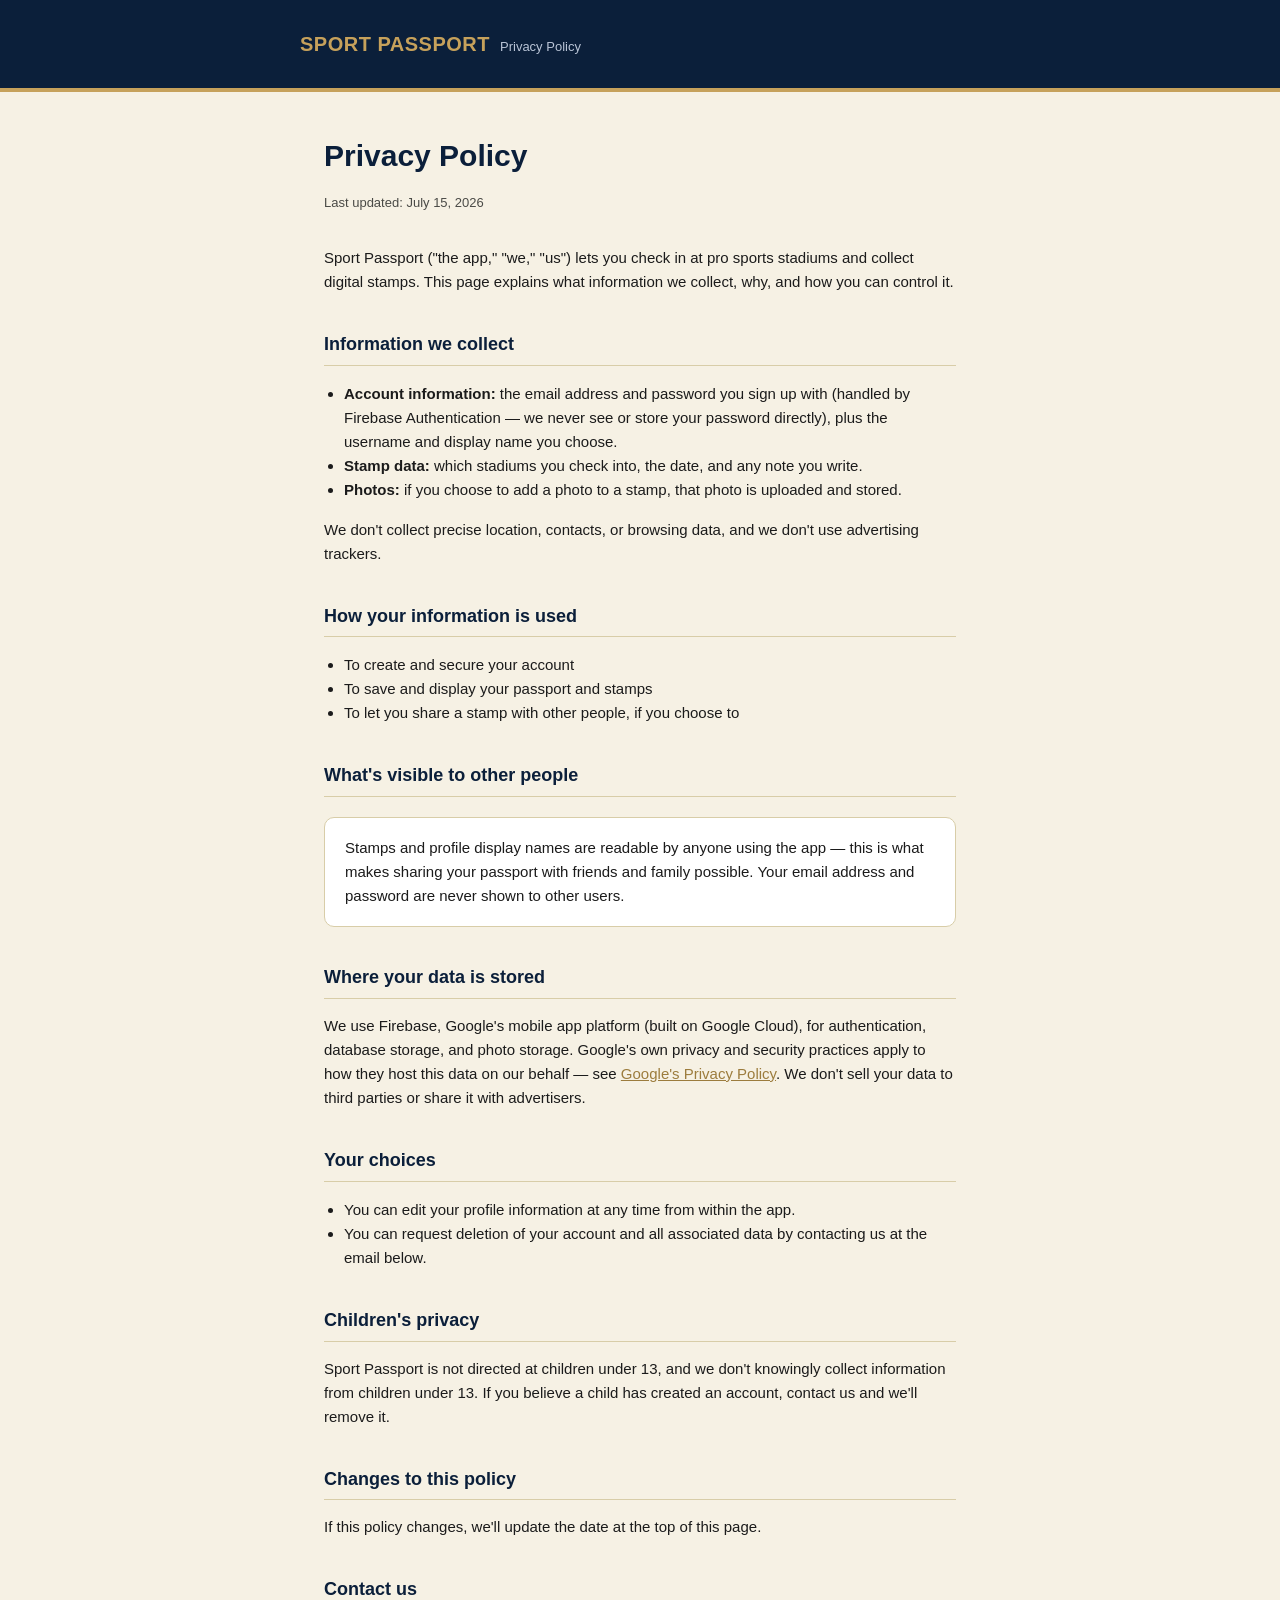
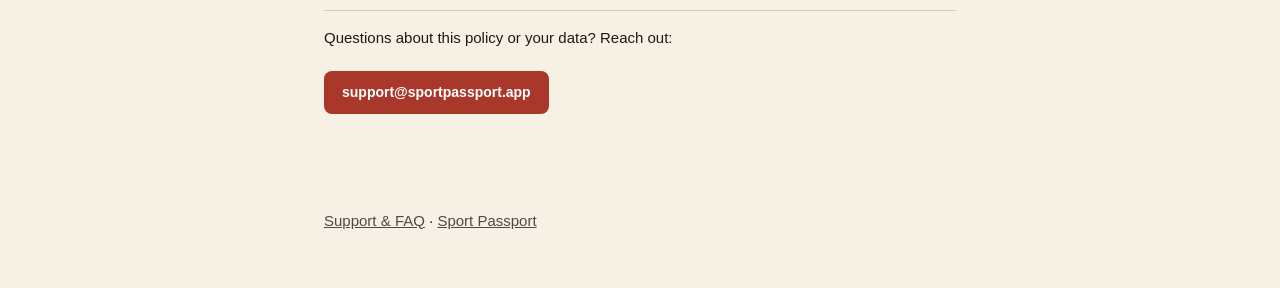
==== privacy.html @ 29cb7a76 "Initial commit of Sport Passport site Co-Authored-By: Claude Sonnet 5 <noreply@anthropic.com>" ====
<!DOCTYPE html>
<html lang="en">
<head>
<meta charset="UTF-8">
<meta name="viewport" content="width=device-width, initial-scale=1.0">
<title>Privacy Policy — Sport Passport</title>
<link rel="stylesheet" href="style.css">
</head>
<body>
<header>
  <div class="wrap">
    <span class="mark">SPORT PASSPORT</span>
    <span class="tag">Privacy Policy</span>
  </div>
</header>
<main>
  <h1>Privacy Policy</h1>
  <p class="updated">Last updated: July 15, 2026</p>

  <p>Sport Passport ("the app," "we," "us") lets you check in at pro sports
  stadiums and collect digital stamps. This page explains what information
  we collect, why, and how you can control it.</p>

  <h2>Information we collect</h2>
  <ul>
    <li><strong>Account information:</strong> the email address and password
      you sign up with (handled by Firebase Authentication — we never see
      or store your password directly), plus the username and display name
      you choose.</li>
    <li><strong>Stamp data:</strong> which stadiums you check into, the
      date, and any note you write.</li>
    <li><strong>Photos:</strong> if you choose to add a photo to a stamp,
      that photo is uploaded and stored.</li>
  </ul>
  <p>We don't collect precise location, contacts, or browsing data, and we
  don't use advertising trackers.</p>

  <h2>How your information is used</h2>
  <ul>
    <li>To create and secure your account</li>
    <li>To save and display your passport and stamps</li>
    <li>To let you share a stamp with other people, if you choose to</li>
  </ul>

  <h2>What's visible to other people</h2>
  <div class="card">
    <p style="margin:0">Stamps and profile display names are readable by
    anyone using the app — this is what makes sharing your passport with
    friends and family possible. Your email address and password are never
    shown to other users.</p>
  </div>

  <h2>Where your data is stored</h2>
  <p>We use Firebase, Google's mobile app platform (built on Google Cloud),
  for authentication, database storage, and photo storage. Google's own
  privacy and security practices apply to how they host this data on our
  behalf — see
  <a href="https://policies.google.com/privacy" target="_blank" rel="noopener">Google's Privacy Policy</a>.
  We don't sell your data to third parties or share it with advertisers.</p>

  <h2>Your choices</h2>
  <ul>
    <li>You can edit your profile information at any time from within the app.</li>
    <li>You can request deletion of your account and all associated data
      by contacting us at the email below.</li>
  </ul>

  <h2>Children's privacy</h2>
  <p>Sport Passport is not directed at children under 13, and we don't
  knowingly collect information from children under 13. If you believe a
  child has created an account, contact us and we'll remove it.</p>

  <h2>Changes to this policy</h2>
  <p>If this policy changes, we'll update the date at the top of this page.</p>

  <h2>Contact us</h2>
  <p>Questions about this policy or your data? Reach out:</p>
  <a class="contact" href="mailto:support@sportpassport.app">support@sportpassport.app</a>
</main>
<footer>
  <p><a href="support.html">Support &amp; FAQ</a> · <a href="index.html">Sport Passport</a></p>
</footer>
</body>
</html>
---- style.css ----
:root {
  --cover: #0B1F3A;
  --paper: #F6F1E4;
  --gold: #C6A15B;
  --gold-deep: #9C7C3D;
  --ink: #1B1B1B;
  --ink-soft: #4A4A46;
  --stamp: #A9382B;
  --border: #D8CDA8;
}

* { box-sizing: border-box; }

body {
  margin: 0;
  background: var(--paper);
  color: var(--ink);
  font-family: -apple-system, BlinkMacSystemFont, "Segoe UI", Helvetica, Arial, sans-serif;
  line-height: 1.6;
}

header {
  background: var(--cover);
  padding: 28px 24px;
  border-bottom: 4px solid var(--gold);
}

header .wrap {
  max-width: 680px;
  margin: 0 auto;
  display: flex;
  align-items: baseline;
  gap: 10px;
}

header .mark {
  color: var(--gold);
  font-weight: 800;
  font-size: 20px;
  letter-spacing: 0.5px;
}

header .tag {
  color: #B9C4D6;
  font-size: 13px;
}

main {
  max-width: 680px;
  margin: 0 auto;
  padding: 40px 24px 80px;
}

h1 {
  font-size: 30px;
  margin: 0 0 6px;
  color: var(--cover);
}

.updated {
  color: var(--ink-soft);
  font-size: 13px;
  margin-bottom: 32px;
}

h2 {
  font-size: 18px;
  color: var(--cover);
  margin-top: 36px;
  margin-bottom: 10px;
  border-bottom: 1px solid var(--border);
  padding-bottom: 6px;
}

p, li {
  font-size: 15px;
  color: var(--ink);
}

ul {
  padding-left: 20px;
}

a {
  color: var(--gold-deep);
}

.card {
  background: #fff;
  border: 1px solid var(--border);
  border-radius: 10px;
  padding: 18px 20px;
  margin: 20px 0;
}

.contact {
  display: inline-block;
  margin-top: 6px;
  padding: 10px 18px;
  background: var(--stamp);
  color: #fff;
  text-decoration: none;
  border-radius: 8px;
  font-weight: 600;
  font-size: 14px;
}

footer {
  max-width: 680px;
  margin: 0 auto;
  padding: 0 24px 40px;
  color: var(--ink-soft);
  font-size: 13px;
}

footer a { color: var(--ink-soft); }
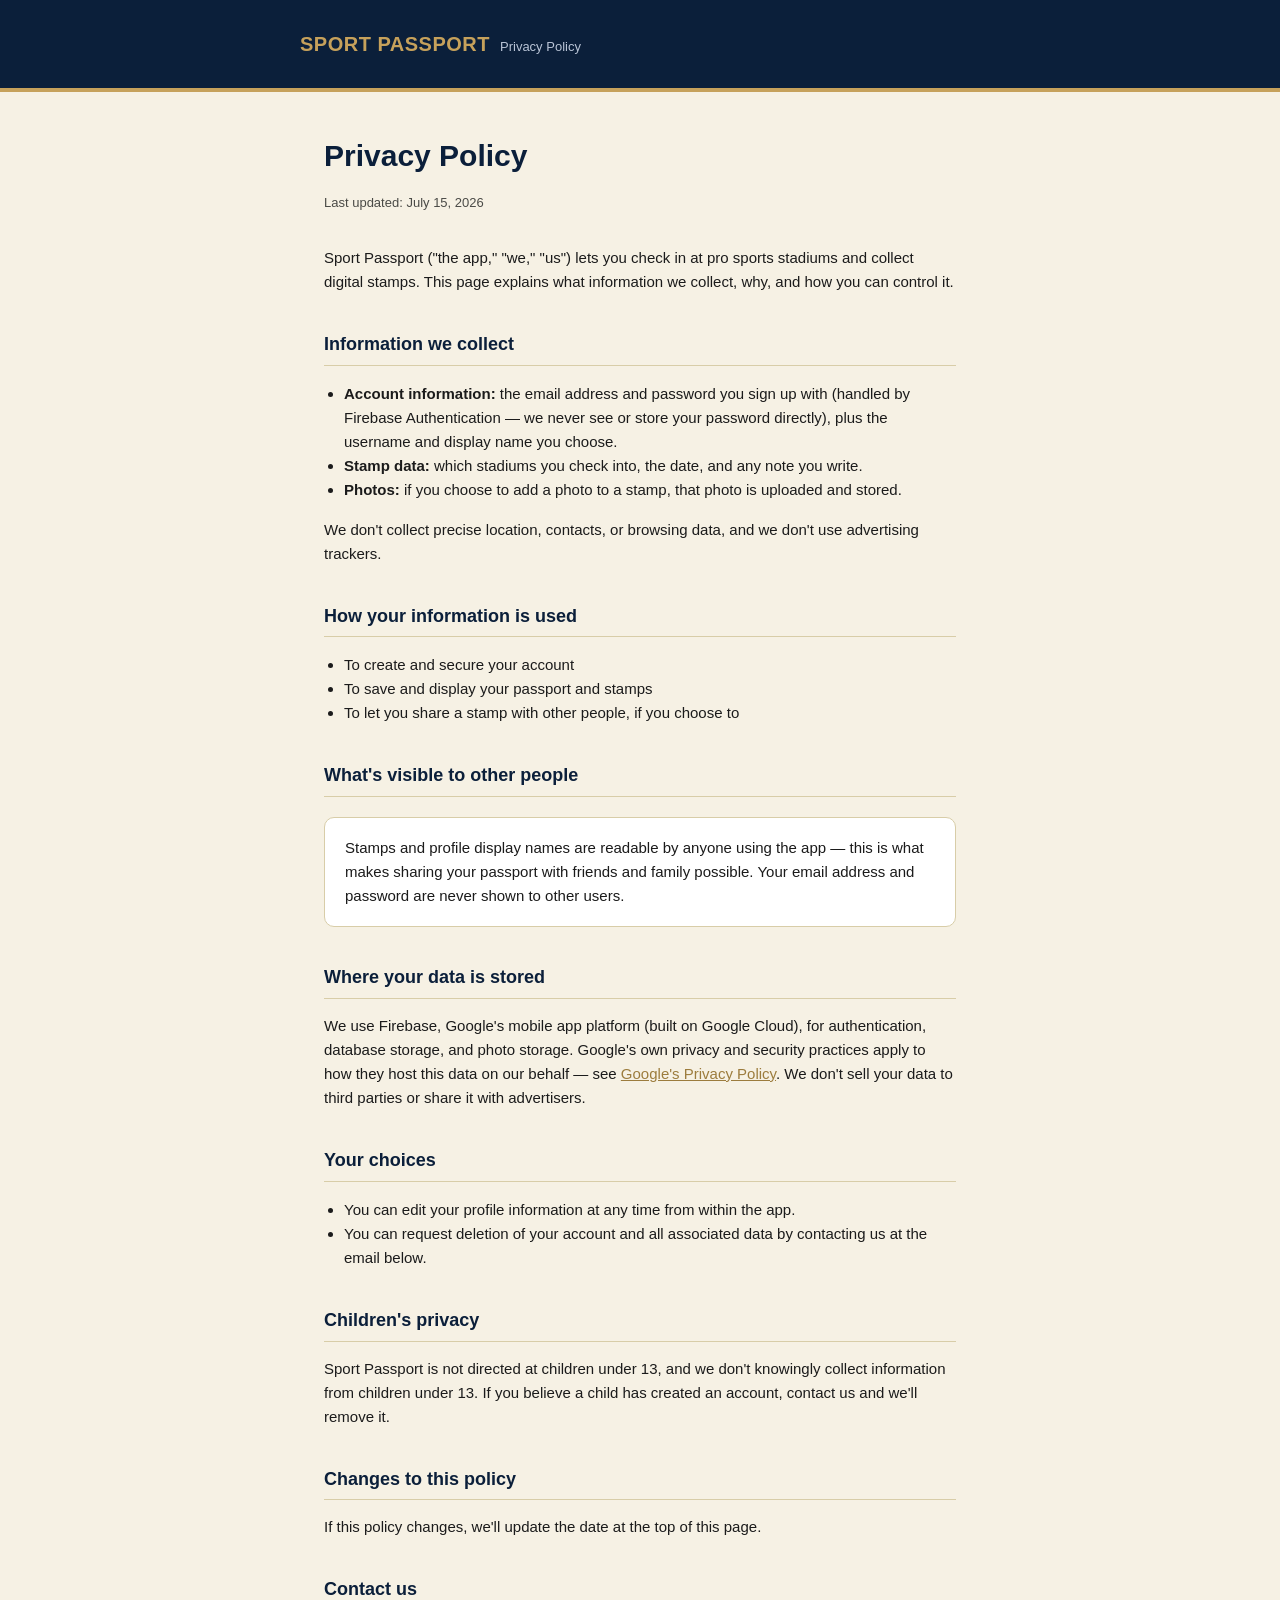
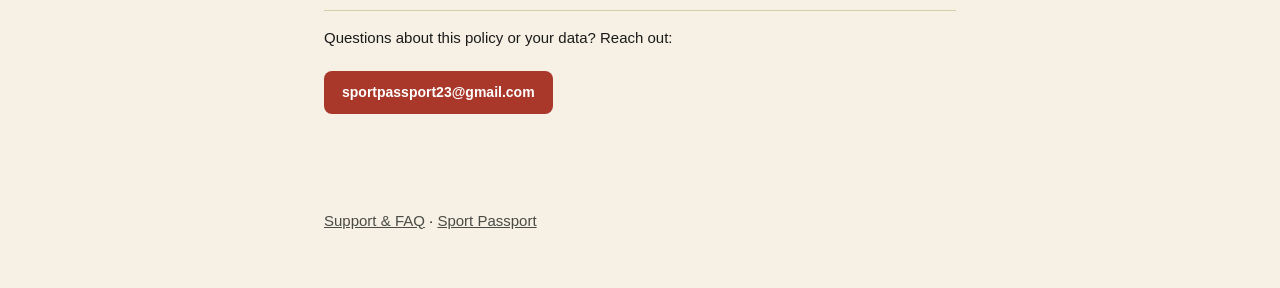
==== commit a1fe4798: "Push" ====
--- a/privacy.html
+++ b/privacy.html
@@ -75,7 +75,7 @@
 
   <h2>Contact us</h2>
   <p>Questions about this policy or your data? Reach out:</p>
-  <a class="contact" href="mailto:support@sportpassport.app">support@sportpassport.app</a>
+  <a class="contact" href="mailto:sportpassport23@gmail.com">sportpassport23@gmail.com</a>
 </main>
 <footer>
   <p><a href="support.html">Support &amp; FAQ</a> · <a href="index.html">Sport Passport</a></p>
